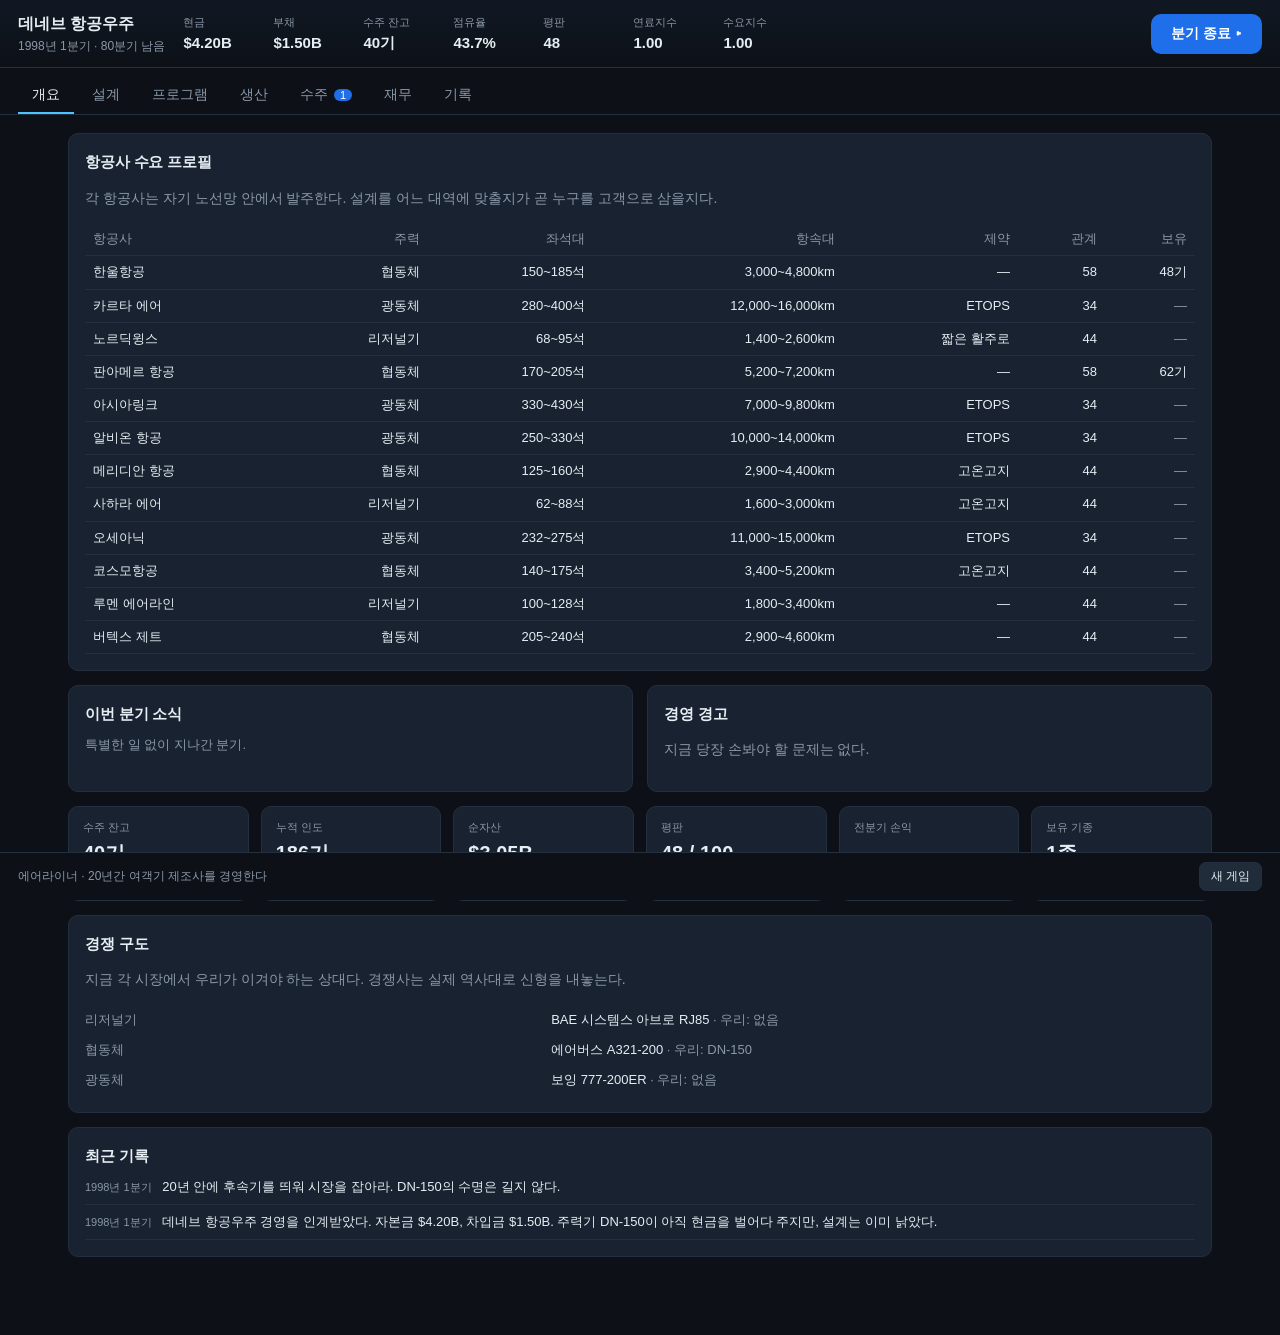
==== index.html @ 146dad8c "feat: 설계 축을 형상까지 넓히고 시장에 노선망 구조를 준다 설계에서 가장 여객기다운 두 결정 — 얼마나 크게, 얼마나 멀리 — 이 지금까지 베팅이 아니라 동전 던지기였다. R" ====
<!doctype html>
<html lang="ko">
  <head>
    <meta charset="utf-8" />
    <meta name="viewport" content="width=device-width, initial-scale=1" />
    <title>에어라이너 — 여객기 제조사 경영</title>
    <link rel="stylesheet" href="css/style.css" />
    <link
      rel="icon"
      href="data:image/svg+xml,<svg xmlns='http://www.w3.org/2000/svg' viewBox='0 0 100 100'><text y='.9em' font-size='90'>✈️</text></svg>"
    />
  </head>
  <body>
    <header id="hud" class="hud"></header>
    <nav id="tabs" class="tabs"></nav>
    <main id="panel" class="panel"></main>

    <!-- 턴 정산·오류가 이 토스트로만 전달되므로 라이브 리전으로 선언한다. -->
    <div id="toast" class="toast" role="status" aria-live="polite" aria-atomic="true"></div>

    <div id="modal" class="modal" role="dialog" aria-modal="true" aria-labelledby="modal-title" aria-hidden="true">
      <div class="modal-card"><div class="modal-body"></div></div>
    </div>

    <footer class="foot">
      <span>에어라이너 · 20년간 여객기 제조사를 경영한다</span>
      <button class="ghost small" data-action="new-game">새 게임</button>
    </footer>

    <!-- 순서 중요: 아래로 갈수록 위 모듈에 의존한다 (전역 네임스페이스 IIFE) -->
    <script src="js/rng.js"></script>
    <script src="js/fleet.js"></script>
    <script src="js/engines.js"></script>
    <script src="js/airframe.js"></script>
    <script src="js/data.js"></script>
    <script src="js/design.js"></script>
    <script src="js/bidding.js"></script>
    <script src="js/engine.js"></script>
    <script src="js/panels.js"></script>
    <script src="js/ui.js"></script>
  </body>
</html>
---- css/style.css ----
/* 에어라이너 — 항공 계기판 느낌의 다크 테마. 빌드 도구 없이 순수 CSS. */

:root {
  --bg: #0d1117;
  --bg2: #131b24;
  --card: #182230;
  --line: #24303f;
  --fg: #e6edf3;
  --muted: #8b98a8;
  --accent: #4cc2ff;
  --accent2: #1f6feb;
  --good: #3fb950;
  --bad: #f85149;
  --warn: #d29922;
  --radius: 10px;
}

* {
  box-sizing: border-box;
}

body {
  margin: 0;
  background: var(--bg);
  color: var(--fg);
  font-family: 'Pretendard', -apple-system, BlinkMacSystemFont, 'Segoe UI', 'Noto Sans KR', 'Malgun Gothic', sans-serif;
  font-size: 14px;
  line-height: 1.55;
  padding-bottom: 60px;
}

h2,
h3 {
  margin: 0 0 10px;
  font-size: 15px;
  letter-spacing: -0.01em;
}
h2 {
  font-size: 22px;
}

.muted {
  color: var(--muted);
}
.good {
  color: var(--good);
}
.bad {
  color: var(--bad);
}

/* ── HUD ── */
.hud {
  position: sticky;
  top: 0;
  z-index: 20;
  display: flex;
  align-items: center;
  gap: 18px;
  flex-wrap: wrap;
  padding: 12px 18px;
  background: linear-gradient(180deg, #101823, #0d1117);
  border-bottom: 1px solid var(--line);
}
.hud-company {
  font-weight: 700;
  font-size: 16px;
}
.hud-date {
  font-size: 12px;
  color: var(--muted);
}
.hud-stats {
  display: flex;
  gap: 16px;
  flex-wrap: wrap;
  flex: 1;
}
.hud-stat {
  display: flex;
  flex-direction: column;
  min-width: 74px;
}
.hud-stat span {
  font-size: 11px;
  color: var(--muted);
}
.hud-stat b {
  font-size: 15px;
  font-variant-numeric: tabular-nums;
}
.hud-stat.bad b {
  color: var(--bad);
}
.hud-stat.good b {
  color: var(--good);
}
.hud-stat.up b {
  color: var(--warn);
}
.hud-stat.down b {
  color: var(--accent);
}

.next {
  background: var(--accent2);
  color: #fff;
  border: 0;
  padding: 11px 20px;
  border-radius: var(--radius);
  font-size: 14px;
  font-weight: 700;
  cursor: pointer;
}
.next:hover {
  background: #388bfd;
}

/* ── 탭 ── */
.tabs {
  display: flex;
  gap: 4px;
  padding: 10px 18px 0;
  border-bottom: 1px solid var(--line);
  overflow-x: auto;
}
.tab {
  background: none;
  border: 0;
  border-bottom: 2px solid transparent;
  color: var(--muted);
  padding: 8px 14px;
  font-size: 14px;
  cursor: pointer;
  white-space: nowrap;
  font-family: inherit;
}
.tab.on {
  color: var(--fg);
  border-bottom-color: var(--accent);
}
.tab i {
  display: inline-block;
  margin-left: 6px;
  background: var(--accent2);
  color: #fff;
  border-radius: 9px;
  padding: 0 6px;
  font-size: 11px;
  font-style: normal;
}

/* ── 레이아웃 ── */
.panel {
  padding: 18px;
  display: flex;
  flex-direction: column;
  gap: 14px;
  max-width: 1180px;
  margin: 0 auto;
}
.card {
  background: var(--card);
  border: 1px solid var(--line);
  border-radius: var(--radius);
  padding: 16px;
}
.grid2 {
  display: grid;
  grid-template-columns: 1fr 1fr;
  gap: 14px;
}
.cards {
  display: grid;
  grid-template-columns: repeat(auto-fit, minmax(170px, 1fr));
  gap: 12px;
}
.row {
  display: flex;
  gap: 8px;
  align-items: center;
}
.row.wrap {
  flex-wrap: wrap;
}
.row.between {
  justify-content: space-between;
}

/* ── 지표 카드 ── */
.stat {
  background: var(--card);
  border: 1px solid var(--line);
  border-radius: var(--radius);
  padding: 12px 14px;
  display: flex;
  flex-direction: column;
  gap: 2px;
}
.stat-label {
  font-size: 11px;
  color: var(--muted);
}
.stat-value {
  font-size: 20px;
  font-weight: 700;
  font-variant-numeric: tabular-nums;
}
.stat-sub {
  font-size: 11px;
  color: var(--muted);
}
.stat.good .stat-value {
  color: var(--good);
}
.stat.bad .stat-value {
  color: var(--bad);
}

/* ── 버튼 ── */
button {
  font-family: inherit;
}
.panel button,
.foot button {
  background: #212c3b;
  color: var(--fg);
  border: 1px solid var(--line);
  border-radius: 8px;
  padding: 8px 13px;
  font-size: 13px;
  cursor: pointer;
}
.panel button:hover:not(:disabled) {
  border-color: var(--accent);
}
.panel button:disabled {
  opacity: 0.4;
  cursor: not-allowed;
}
.panel button.primary {
  background: var(--accent2);
  border-color: var(--accent2);
  color: #fff;
  font-weight: 700;
}
.panel button.danger {
  border-color: #4a2226;
  color: #ff9c96;
}
.panel button.ghost {
  background: transparent;
}

/* ── 설계: 세그먼트 / 소재 ── */
.segs,
.mats {
  display: grid;
  grid-template-columns: repeat(3, 1fr);
  gap: 8px;
}
.panel .seg,
.panel .mat,
.panel .cand {
  display: flex;
  flex-direction: column;
  align-items: flex-start;
  gap: 3px;
  text-align: left;
  padding: 11px 13px;
  line-height: 1.35;
}
.panel .seg.on,
.panel .mat.on,
.panel .cand.on {
  border-color: var(--accent);
  background: #17324a;
}
.seg span,
.mat span,
.cand span {
  font-size: 11px;
  color: var(--muted);
}
.panel .cand.blocked {
  opacity: 0.45;
}

/* ── 슬라이더 ── */
.slider {
  display: block;
  margin: 12px 0;
}
.slider > span {
  display: flex;
  justify-content: space-between;
  font-size: 13px;
  margin-bottom: 5px;
}
.slider b {
  font-variant-numeric: tabular-nums;
}
input[type='range'] {
  width: 100%;
  accent-color: var(--accent);
}

.name-input {
  flex: 1;
  background: #0f1621;
  border: 1px solid var(--line);
  color: var(--fg);
  border-radius: 8px;
  padding: 9px 11px;
  font-family: inherit;
  font-size: 13px;
}

/* ── 표 ── */
.spec,
.hist {
  width: 100%;
  border-collapse: collapse;
  font-size: 13px;
}
.spec th {
  text-align: left;
  font-weight: 400;
  color: var(--muted);
  padding: 5px 0;
  width: 42%;
  vertical-align: top;
}
.spec td {
  padding: 5px 0;
  font-variant-numeric: tabular-nums;
}
.hist th,
.hist td {
  padding: 6px 8px;
  text-align: right;
  border-bottom: 1px solid var(--line);
  font-variant-numeric: tabular-nums;
}
.hist th:first-child,
.hist td:first-child {
  text-align: left;
}
.hist th {
  color: var(--muted);
  font-weight: 400;
}

/* ── 막대 ── */
.bar {
  display: block;
  height: 6px;
  background: #0f1621;
  border-radius: 3px;
  overflow: hidden;
  margin: 4px 0;
}
.bar span {
  display: block;
  height: 100%;
  background: var(--accent);
}
.bar .eff,
.bar .prog,
.bar .score {
  background: linear-gradient(90deg, var(--accent2), var(--accent));
}
.bar .comfort {
  background: #a371f7;
}
.bar .ramp {
  background: var(--good);
}
.bar .part {
  background: var(--muted);
}

/* ── 프로그램 / 라인 ── */
.phase {
  font-size: 11px;
  padding: 3px 9px;
  border-radius: 20px;
  background: #212c3b;
  color: var(--muted);
}
.phase.dev {
  background: #1c2f47;
  color: var(--accent);
}
.phase.cert {
  background: #3a2f12;
  color: var(--warn);
}
.phase.production {
  background: #12341c;
  color: var(--good);
}
.tag {
  font-size: 10px;
  background: #212c3b;
  color: var(--muted);
  padding: 2px 7px;
  border-radius: 20px;
  vertical-align: middle;
}
.devctl {
  margin-top: 12px;
  padding-top: 12px;
  border-top: 1px solid var(--line);
}
.cert {
  color: var(--warn);
}
.lines {
  display: grid;
  grid-template-columns: repeat(auto-fit, minmax(230px, 1fr));
  gap: 10px;
}
.line {
  background: #0f1621;
  border: 1px solid var(--line);
  border-radius: 8px;
  padding: 12px;
}
.line.idle {
  opacity: 0.62;
}
.stockrow {
  padding: 7px 0;
  border-top: 1px solid var(--line);
}

/* ── 수주 ── */
.qty {
  font-size: 18px;
  font-weight: 700;
  color: var(--accent);
}
.cands {
  display: grid;
  grid-template-columns: repeat(auto-fit, minmax(160px, 1fr));
  gap: 8px;
  margin: 10px 0;
}
.parts {
  display: grid;
  grid-template-columns: repeat(auto-fit, minmax(130px, 1fr));
  gap: 4px 14px;
  margin-top: 10px;
}
.part {
  display: grid;
  grid-template-columns: 60px 1fr 28px;
  align-items: center;
  gap: 8px;
  font-size: 11px;
  color: var(--muted);
}
.part b {
  text-align: right;
  color: var(--fg);
  font-variant-numeric: tabular-nums;
}

/* ── 로그 / 경고 ── */
.log,
.events,
.warns {
  list-style: none;
  margin: 0;
  padding: 0;
  display: flex;
  flex-direction: column;
  gap: 7px;
  font-size: 13px;
}
.log li {
  padding-bottom: 7px;
  border-bottom: 1px solid var(--line);
}
.log-turn {
  color: var(--muted);
  font-size: 11px;
  margin-right: 7px;
}
.log-good {
  color: #b9f6c5;
}
.log-bad {
  color: #ffb4ae;
}
.log-event {
  color: #ffe1a8;
}
.log-program {
  color: #bcd7ff;
}
.warns li {
  background: #2a1f10;
  border-left: 3px solid var(--warn);
  padding: 8px 11px;
  border-radius: 0 6px 6px 0;
}
.warn-box {
  background: #2a1416;
  border-left: 3px solid var(--bad);
  padding: 9px 12px;
  border-radius: 0 6px 6px 0;
  margin: 10px 0;
  font-size: 13px;
}
.hint {
  font-size: 12px;
  color: var(--muted);
  margin: 6px 0 0;
}

/* ── 토스트 ── */
.toast {
  position: fixed;
  left: 50%;
  bottom: 74px;
  transform: translate(-50%, 22px);
  background: #1e2936;
  border: 1px solid var(--line);
  border-left: 3px solid var(--accent);
  border-radius: 8px;
  padding: 12px 18px;
  font-size: 13px;
  opacity: 0;
  pointer-events: none;
  transition: 0.25s;
  z-index: 40;
  max-width: 90vw;
}
.toast.show {
  opacity: 1;
  transform: translate(-50%, 0);
}
.toast.good {
  border-left-color: var(--good);
}
.toast.bad {
  border-left-color: var(--bad);
}

/* ── 모달 ── */
.modal {
  position: fixed;
  inset: 0;
  background: rgba(2, 6, 12, 0.82);
  display: none;
  align-items: center;
  justify-content: center;
  z-index: 50;
  padding: 20px;
}
.modal.show {
  display: flex;
}
.modal-card {
  background: var(--card);
  border: 1px solid var(--line);
  border-radius: 14px;
  padding: 28px;
  max-width: 460px;
  width: 100%;
}
.go-reason {
  color: var(--muted);
  margin-top: 0;
}
.grade {
  font-size: 62px;
  font-weight: 800;
  text-align: center;
  margin: 8px 0 16px;
  color: var(--accent);
}
.grade.S {
  color: #ffd166;
}
.grade.A {
  color: var(--good);
}
.grade.F {
  color: var(--bad);
}

/* ── 푸터 ── */
.foot {
  position: fixed;
  bottom: 0;
  left: 0;
  right: 0;
  display: flex;
  justify-content: space-between;
  align-items: center;
  padding: 9px 18px;
  background: #0d1117;
  border-top: 1px solid var(--line);
  font-size: 12px;
  color: var(--muted);
}
.foot button.small {
  padding: 5px 11px;
  font-size: 12px;
  background: #212c3b;
  color: var(--fg);
  border: 1px solid var(--line);
  border-radius: 7px;
  cursor: pointer;
}

@media (max-width: 820px) {
  .grid2,
  .segs,
  .mats {
    grid-template-columns: 1fr;
  }
  .hud {
    gap: 10px;
  }
  .hud-stats {
    gap: 12px;
    order: 3;
    width: 100%;
  }
  .next {
    margin-left: auto;
  }
}
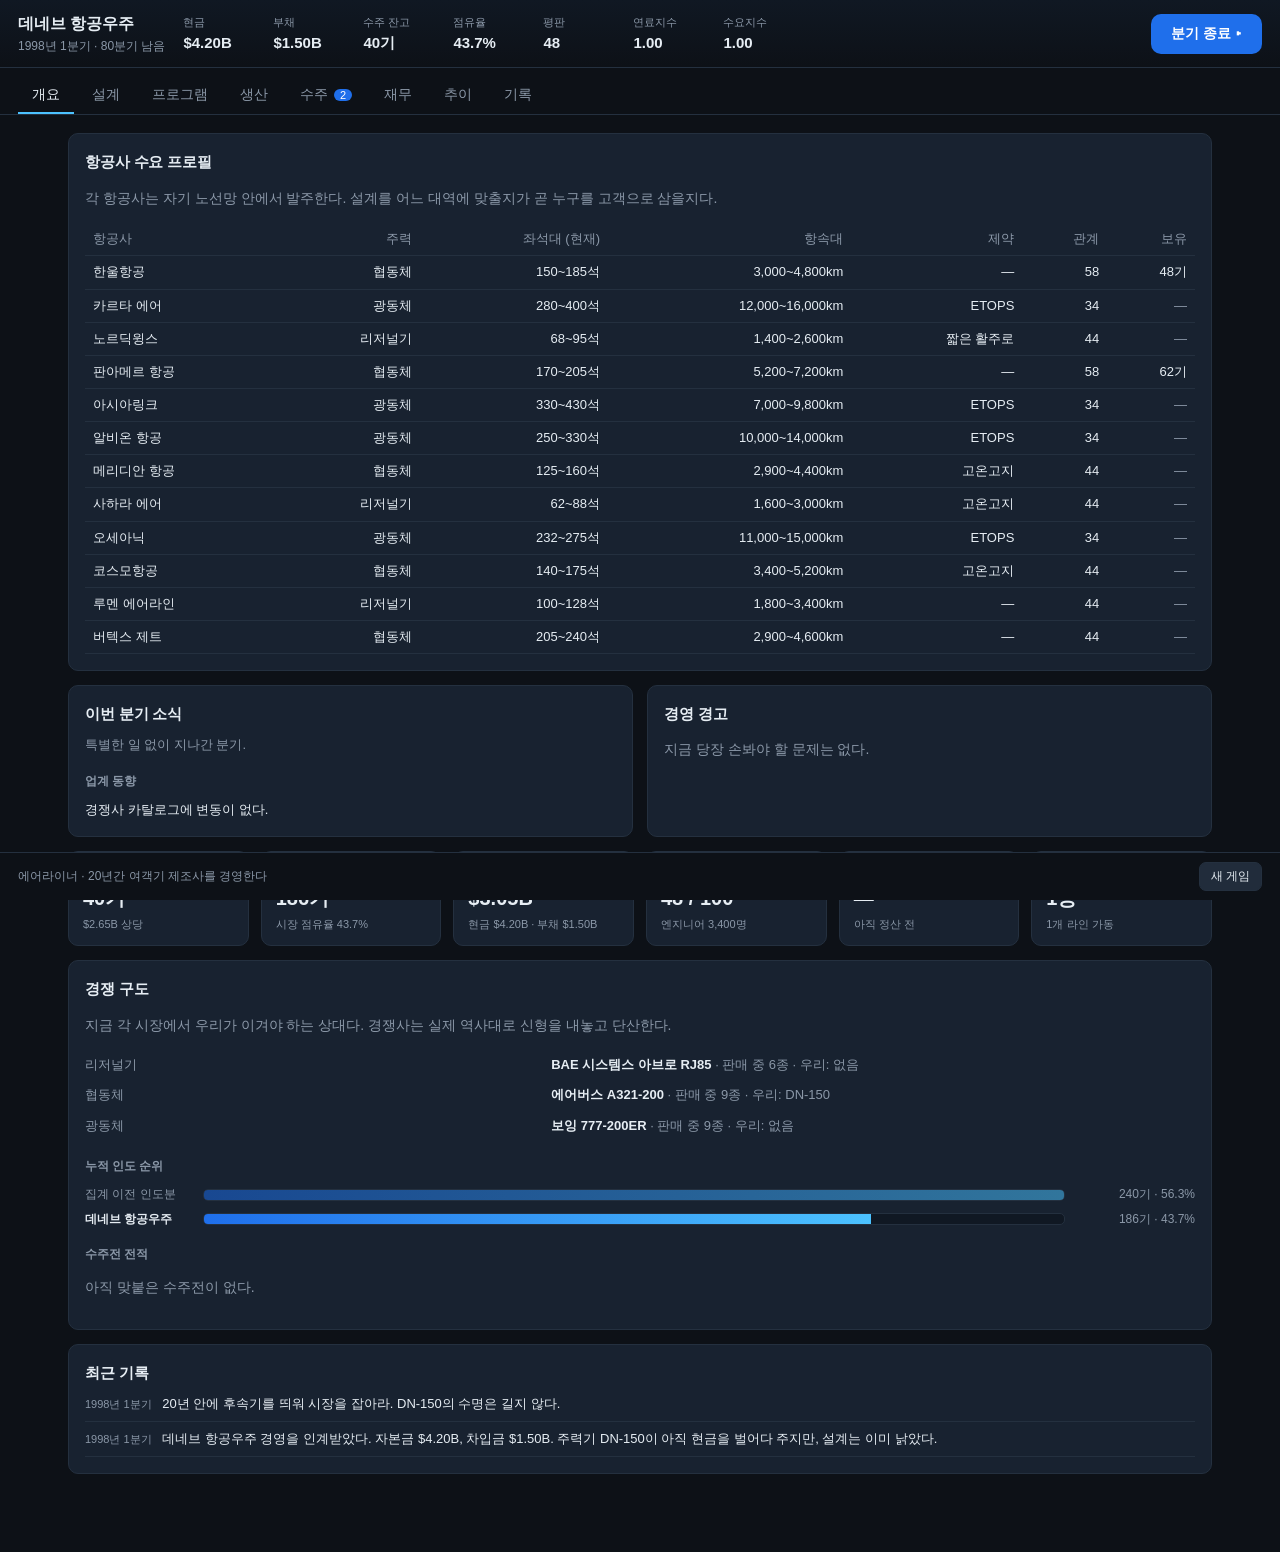
==== commit 927a41b7: "feat: 추이 화면·경쟁사 서사·종료 회고·분기 결산 피드백 한 판을 끝내도 무엇이 어떻게 흘러왔는지가 화면에 남지 않았다. 네 군데를 채운다.  추이 — 분기 이력에 순자산·점" ====
--- a/index.html
+++ b/index.html
@@ -33,6 +33,7 @@
     <script src="js/engines.js"></script>
     <script src="js/airframe.js"></script>
     <script src="js/data.js"></script>
+    <script src="js/charts.js"></script>
     <script src="js/design.js"></script>
     <script src="js/bidding.js"></script>
     <script src="js/engine.js"></script>
--- a/css/style.css
+++ b/css/style.css
@@ -635,3 +635,367 @@
     margin-left: auto;
   }
 }
+
+/* ── 차트 ── */
+.chartbox {
+  display: grid;
+  grid-template-columns: auto 1fr;
+  column-gap: 8px;
+  align-items: stretch;
+  margin-top: 8px;
+}
+.c-y {
+  grid-column: 1;
+  grid-row: 1;
+  display: flex;
+  flex-direction: column;
+  justify-content: space-between;
+  font-size: 11px;
+  color: var(--muted);
+  font-variant-numeric: tabular-nums;
+  text-align: right;
+  padding: 1px 0;
+}
+.c-x {
+  grid-column: 2;
+  grid-row: 2;
+  display: flex;
+  justify-content: space-between;
+  font-size: 11px;
+  color: var(--muted);
+  padding-top: 3px;
+}
+.chart {
+  grid-column: 2;
+  grid-row: 1;
+  display: block;
+  width: 100%;
+  /* 높이는 인라인 style 이 viewBox 높이와 같은 픽셀값으로 못 박는다 (y 좌표 = 픽셀). */
+  overflow: visible;
+}
+.c-grid {
+  stroke: var(--line);
+  stroke-width: 1;
+}
+.c-zero {
+  stroke: #3a4a5f;
+  stroke-width: 1;
+  stroke-dasharray: 3 3;
+}
+.c-axis {
+  fill: var(--muted);
+  font-size: 10px;
+  font-variant-numeric: tabular-nums;
+}
+.c-line {
+  fill: none;
+  stroke: var(--accent);
+  stroke-width: 1.8;
+  stroke-linejoin: round;
+  stroke-linecap: round;
+}
+.c-line.good,
+.c-dot.good {
+  stroke: var(--good);
+}
+.c-line.bad,
+.c-dot.bad {
+  stroke: var(--bad);
+}
+.c-line.warn,
+.c-dot.warn {
+  stroke: var(--warn);
+}
+.c-dot {
+  fill: var(--bg);
+  stroke: var(--accent);
+  stroke-width: 1.8;
+}
+.c-area {
+  fill: var(--accent);
+  opacity: 0.12;
+  stroke: none;
+}
+.c-area.good {
+  fill: var(--good);
+}
+.c-bar {
+  fill: var(--good);
+  opacity: 0.85;
+}
+.c-bar.down {
+  fill: var(--bad);
+}
+.chart-empty {
+  margin: 6px 0;
+}
+.spark {
+  width: 90px;
+  height: 26px;
+  margin-top: 4px;
+  opacity: 0.9;
+}
+.legend {
+  list-style: none;
+  display: flex;
+  flex-wrap: wrap;
+  gap: 14px;
+  margin: 6px 0 0;
+  padding: 0;
+  font-size: 11px;
+  color: var(--muted);
+}
+.legend i {
+  display: inline-block;
+  width: 14px;
+  height: 2px;
+  vertical-align: middle;
+  margin-right: 5px;
+  background: var(--accent);
+}
+.legend i.good {
+  background: var(--good);
+}
+.legend i.bad {
+  background: var(--bad);
+}
+.legend i.warn {
+  background: var(--warn);
+}
+
+/* ── 가로 막대 순위표 ── */
+.sharebars {
+  list-style: none;
+  margin: 6px 0 0;
+  padding: 0;
+  display: flex;
+  flex-direction: column;
+  gap: 6px;
+}
+.sharebars li {
+  display: grid;
+  grid-template-columns: 108px 1fr 120px;
+  align-items: center;
+  gap: 10px;
+  font-size: 12px;
+}
+.sb-name {
+  color: var(--muted);
+  white-space: nowrap;
+  overflow: hidden;
+  text-overflow: ellipsis;
+}
+.sb-track {
+  background: #101823;
+  border: 1px solid var(--line);
+  border-radius: 5px;
+  height: 12px;
+  overflow: hidden;
+}
+.sb-fill {
+  display: block;
+  height: 100%;
+  background: linear-gradient(90deg, var(--accent2), var(--accent));
+  opacity: 0.55;
+  transition: width 0.45s ease;
+}
+.sharebars li.me .sb-name {
+  color: var(--fg);
+  font-weight: 700;
+}
+.sharebars li.me .sb-fill {
+  opacity: 1;
+}
+.sb-value {
+  text-align: right;
+  color: var(--muted);
+  font-variant-numeric: tabular-nums;
+}
+
+/* ── 분기 결산 카드 ── */
+.card.settle {
+  border-left: 3px solid var(--line);
+}
+.card.settle.plus {
+  border-left-color: var(--good);
+}
+.card.settle.minus {
+  border-left-color: var(--bad);
+}
+.settle-grid {
+  display: grid;
+  grid-template-columns: repeat(auto-fit, minmax(132px, 1fr));
+  gap: 10px 16px;
+}
+.settle-grid > div {
+  display: flex;
+  flex-direction: column;
+  gap: 1px;
+}
+.settle-grid span {
+  font-size: 11px;
+  color: var(--muted);
+}
+.settle-grid b {
+  font-size: 16px;
+  font-variant-numeric: tabular-nums;
+}
+.settle-main b {
+  font-size: 24px;
+}
+.delta {
+  font-size: 11px;
+  font-variant-numeric: tabular-nums;
+  color: var(--muted);
+}
+.delta.up {
+  color: var(--good);
+}
+.delta.down {
+  color: var(--bad);
+}
+.hud-delta {
+  font-size: 10px;
+  font-style: normal;
+  font-weight: 600;
+  margin-left: 5px;
+  color: var(--muted);
+  opacity: 0.9;
+}
+.hud-delta.up {
+  color: var(--good);
+}
+.hud-delta.down {
+  color: var(--bad);
+}
+
+/* ── 소식·전적 목록 ── */
+h3.sub {
+  margin-top: 16px;
+  color: var(--muted);
+  font-size: 12px;
+  text-transform: none;
+}
+.events.news li {
+  color: var(--fg);
+}
+.events.news li.news-end {
+  color: var(--muted);
+}
+.duels {
+  list-style: none;
+  margin: 6px 0 0;
+  padding: 0;
+  display: flex;
+  flex-direction: column;
+  gap: 4px;
+  font-size: 12px;
+}
+
+/* ── 종료 회고 ── */
+.modal-card.wide {
+  max-width: 760px;
+  max-height: 88vh;
+  overflow-y: auto;
+}
+/* 회고가 길어져 버튼이 스크롤 끝에 묻히지 않도록 바닥에 붙여 둔다. */
+.modal-card.wide > .modal-body > .row:last-child {
+  position: sticky;
+  bottom: -28px;
+  background: var(--card);
+  padding: 14px 0 0;
+  border-top: 1px solid var(--line);
+}
+.career {
+  margin: 18px 0 4px;
+  display: flex;
+  flex-direction: column;
+  gap: 18px;
+}
+.career-sec h3 {
+  margin-bottom: 6px;
+  color: var(--muted);
+  font-size: 12px;
+}
+.career .pts {
+  text-align: right;
+  font-variant-numeric: tabular-nums;
+  font-weight: 700;
+}
+/* 여러 칸짜리 표(.spec.cols). 기본 .spec th 의 42% 고정폭을 그대로 두면 첫 칸이
+   폭을 다 먹고 나머지 칸의 머리글이 세로로 쪼개진다. */
+.spec.cols th,
+.spec.cols td {
+  font-size: 12px;
+  width: auto;
+  white-space: nowrap;
+  padding-right: 10px;
+}
+.spec.cols thead th {
+  color: var(--muted);
+  border-bottom: 1px solid var(--line);
+}
+.spec.cols tbody th {
+  color: var(--fg);
+  font-weight: 600;
+}
+.spec.cols td.wrap {
+  white-space: normal;
+}
+
+/* ── 연출 ── */
+@keyframes panel-enter {
+  from {
+    opacity: 0;
+    transform: translateY(6px);
+  }
+  to {
+    opacity: 1;
+    transform: none;
+  }
+}
+.panel.enter {
+  animation: panel-enter 0.22s ease-out both;
+}
+@keyframes hud-flash {
+  0% {
+    background: linear-gradient(180deg, #17324a, #10202e);
+  }
+  100% {
+    background: linear-gradient(180deg, #101823, #0d1117);
+  }
+}
+.hud.flash {
+  animation: hud-flash 0.9s ease-out;
+}
+.panel button:active:not(:disabled) {
+  transform: translateY(1px);
+}
+.tab {
+  transition: color 0.15s ease, border-color 0.15s ease;
+}
+.stat {
+  transition: border-color 0.2s ease;
+}
+.stat:hover {
+  border-color: #31405480;
+}
+
+@media (prefers-reduced-motion: reduce) {
+  .panel.enter,
+  .hud.flash {
+    animation: none;
+  }
+  .sb-fill {
+    transition: none;
+  }
+}
+
+@media (max-width: 820px) {
+  .sharebars li {
+    grid-template-columns: 84px 1fr 96px;
+  }
+  .modal-card.wide {
+    padding: 20px;
+  }
+}
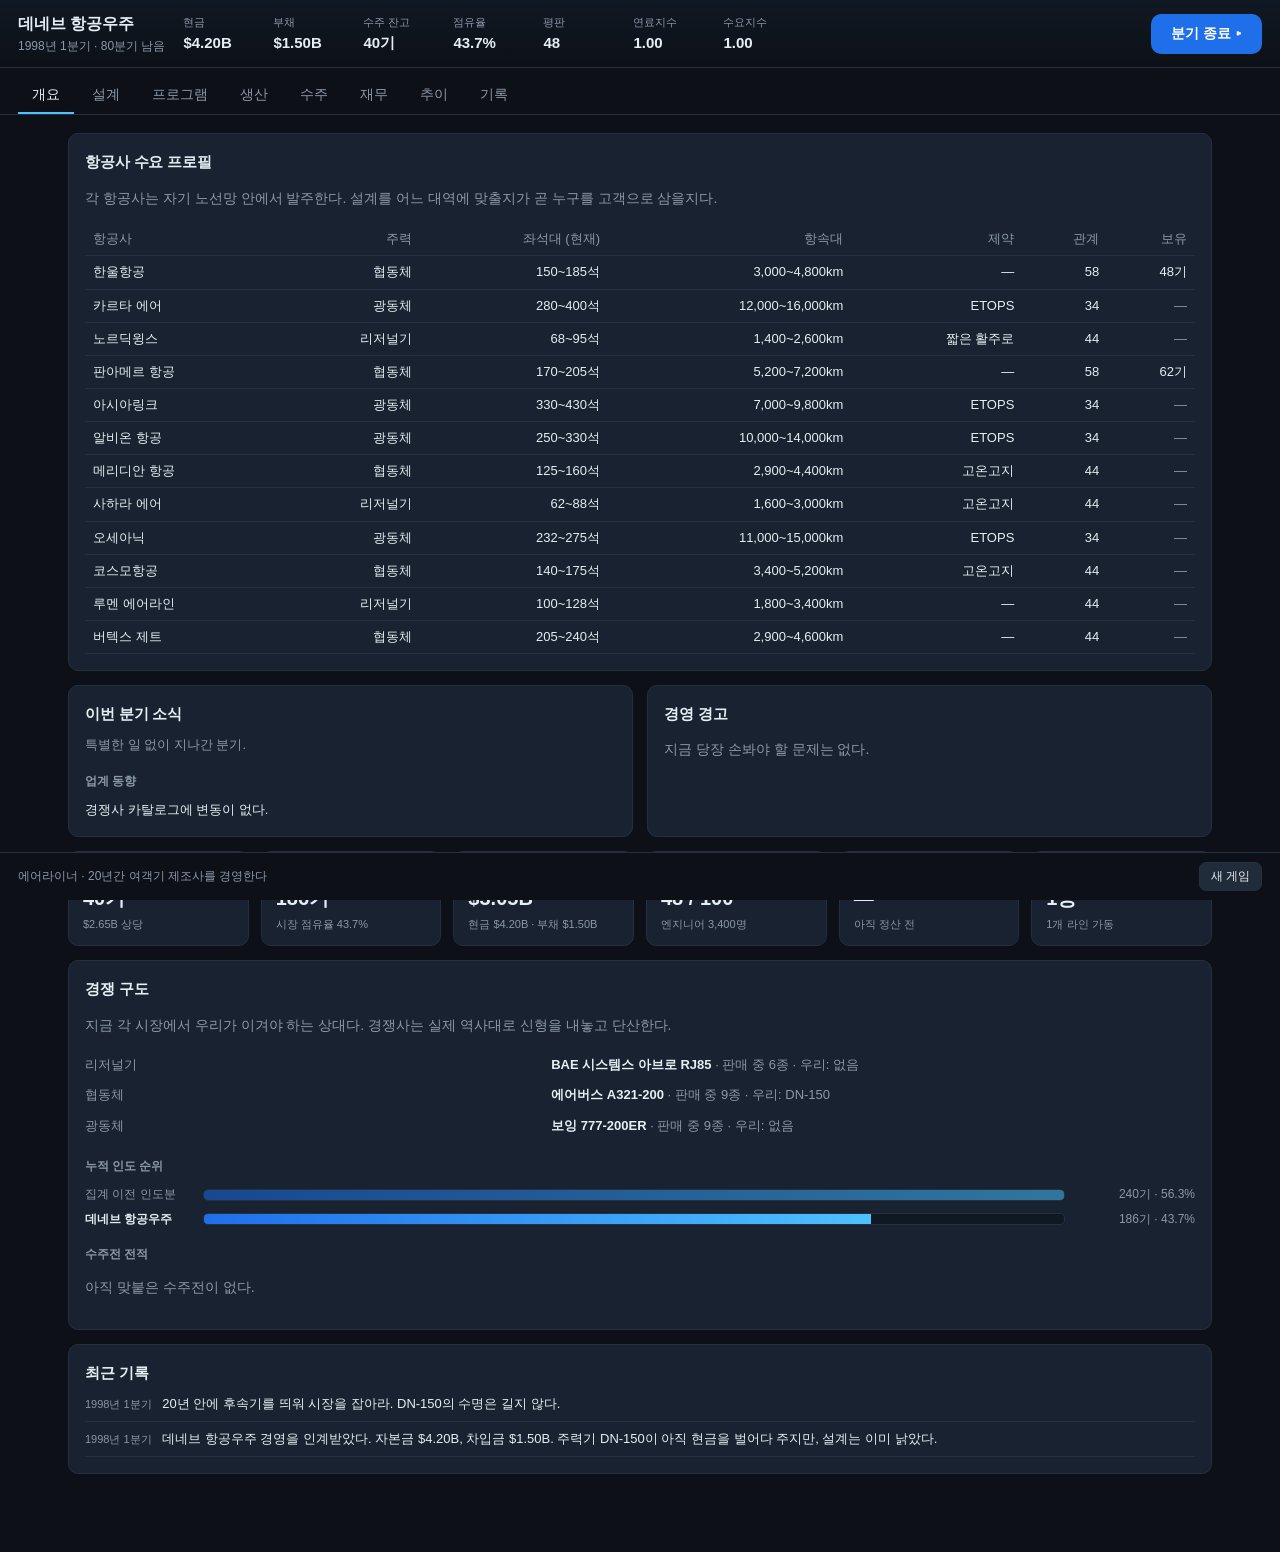
==== commit 4fe17deb: "feat: 결정 사건 — 빈 분기를 고르는 분기로 측정해 보니 80분기 중 36분기(45%)는 "분기 종료"만 누르는 빈 분기였다. 무작위 이벤트가 결과를 통보만 하고 플레이어는 " ====
--- a/index.html
+++ b/index.html
@@ -33,6 +33,7 @@
     <script src="js/engines.js"></script>
     <script src="js/airframe.js"></script>
     <script src="js/data.js"></script>
+    <script src="js/decisions.js"></script>
     <script src="js/charts.js"></script>
     <script src="js/design.js"></script>
     <script src="js/bidding.js"></script>
--- a/css/style.css
+++ b/css/style.css
@@ -999,3 +999,38 @@
     padding: 20px;
   }
 }
+
+/* ── 결정 사건 ── */
+.card.decision {
+  border-left: 3px solid var(--warn);
+  background: linear-gradient(180deg, #1d2637, var(--card));
+}
+.decision-text {
+  margin: 0 0 12px;
+  font-size: 14px;
+  line-height: 1.6;
+}
+.decision-options {
+  display: grid;
+  grid-template-columns: repeat(auto-fit, minmax(210px, 1fr));
+  gap: 10px;
+}
+.panel button.decision-opt {
+  display: flex;
+  flex-direction: column;
+  align-items: flex-start;
+  gap: 3px;
+  text-align: left;
+  padding: 11px 13px;
+  white-space: normal;
+  line-height: 1.45;
+}
+.panel button.decision-opt:hover:not(:disabled) {
+  border-color: var(--warn);
+}
+.decision-opt b {
+  font-size: 14px;
+}
+.decision-opt .muted {
+  font-size: 11.5px;
+}
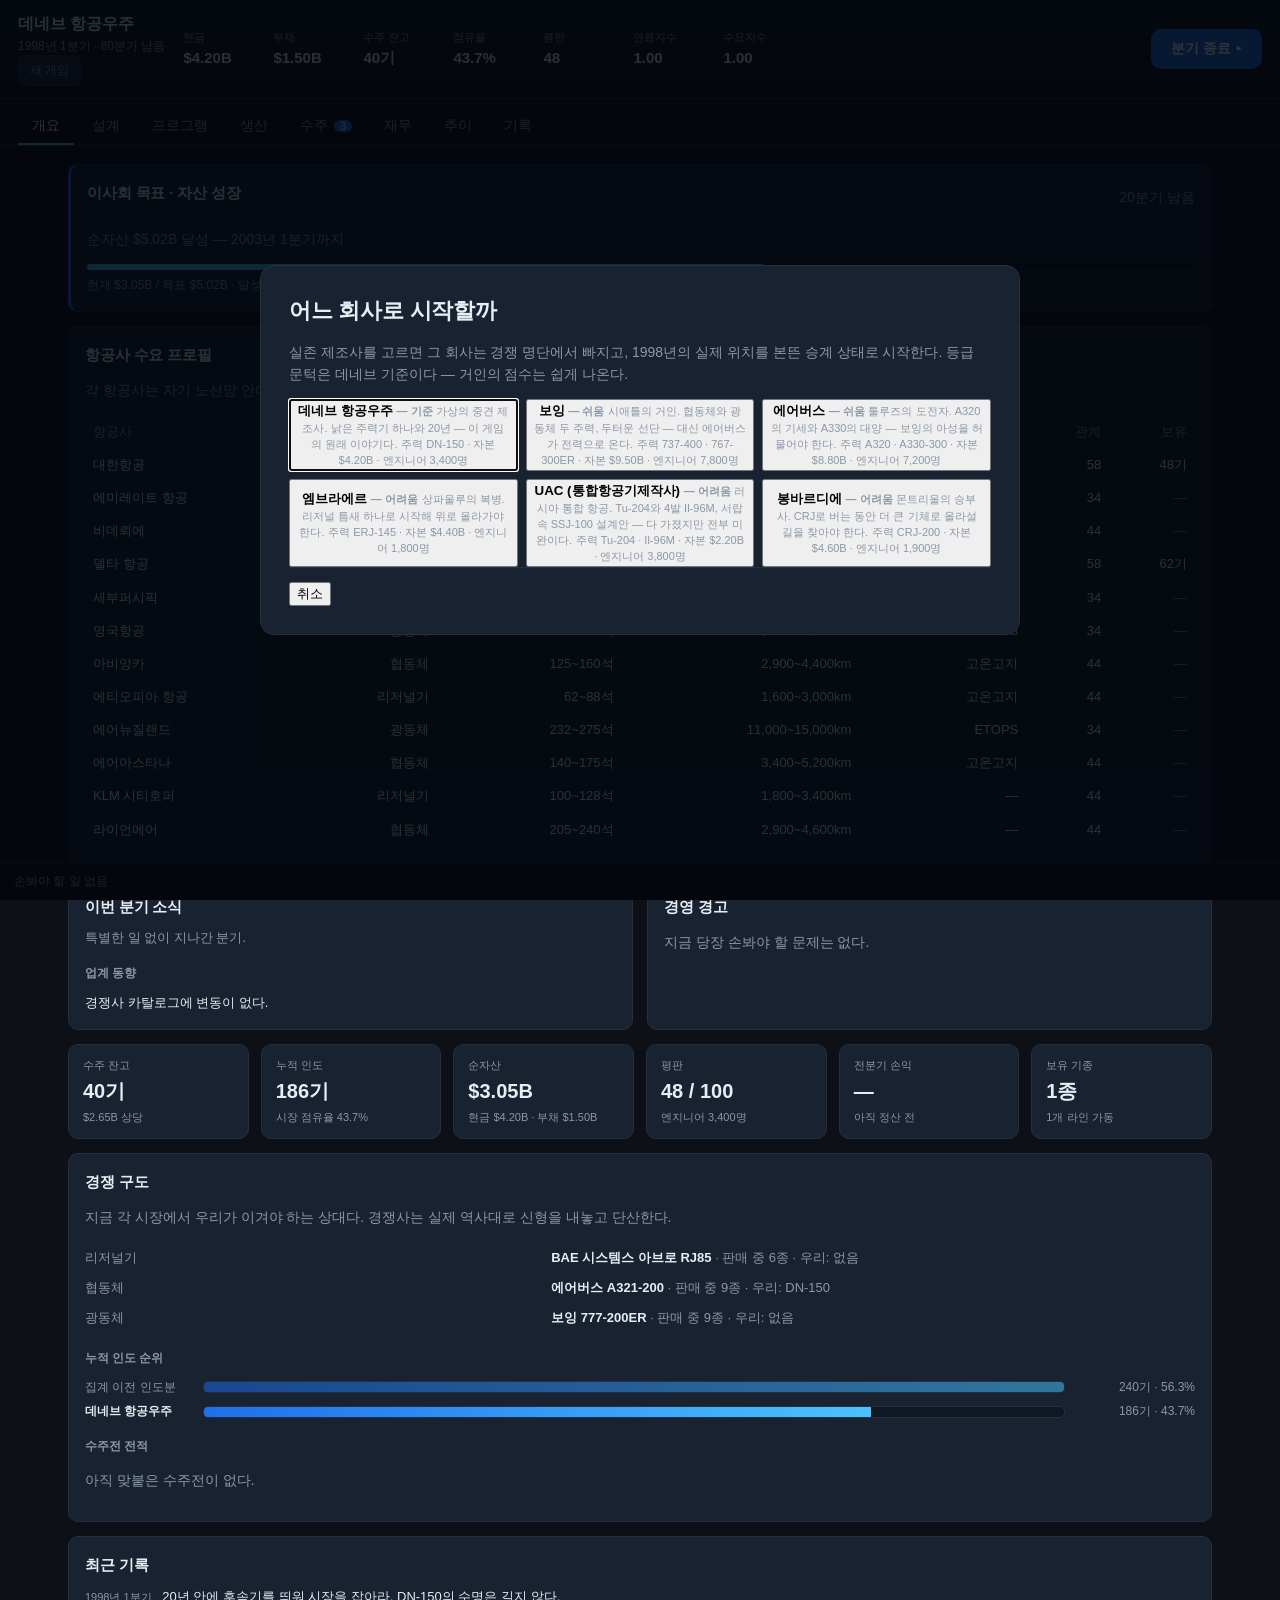
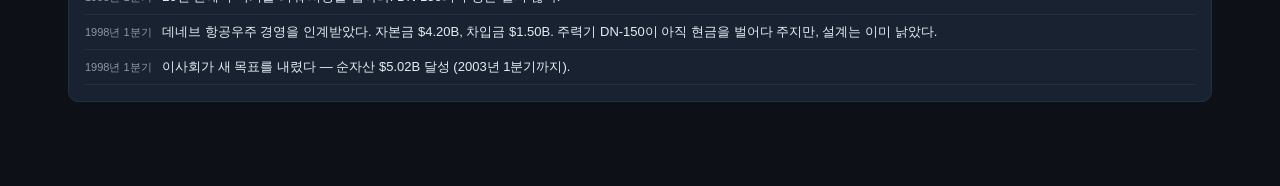
==== commit 556c33ba: "좁은 화면에서 손가락으로 굴릴 수 있게 — 하단 액션 바·할 일 배지·접히는 공고 한 판이 80분기인데, 가장 많이 누르는 버튼(분기 종료)은 화면 꼭대기 HUD 안에 있고 진행을" ====
--- a/index.html
+++ b/index.html
@@ -2,7 +2,9 @@
 <html lang="ko">
   <head>
     <meta charset="utf-8" />
-    <meta name="viewport" content="width=device-width, initial-scale=1" />
+    <!-- viewport-fit=cover: 노치 단말에서 하단 액션 바를 세이프에어리어까지 깔기 위해 필요하다. -->
+    <meta name="viewport" content="width=device-width, initial-scale=1, viewport-fit=cover" />
+    <meta name="theme-color" content="#0d1117" />
     <title>에어라이너 — 여객기 제조사 경영</title>
     <link rel="stylesheet" href="css/style.css" />
     <link
@@ -11,8 +13,12 @@
     />
   </head>
   <body>
-    <header id="hud" class="hud"></header>
-    <nav id="tabs" class="tabs"></nav>
+    <!-- HUD와 탭은 한 덩어리로 고정된다. 따로 sticky 를 걸면 HUD 높이가 화면 폭에 따라
+         달라져 탭의 top 값을 맞출 수 없다. -->
+    <div class="topbar">
+      <header id="hud" class="hud"></header>
+      <nav id="tabs" class="tabs"></nav>
+    </div>
     <main id="panel" class="panel"></main>
 
     <!-- 턴 정산·오류가 이 토스트로만 전달되므로 라이브 리전으로 선언한다. -->
@@ -22,10 +28,8 @@
       <div class="modal-card"><div class="modal-body"></div></div>
     </div>
 
-    <footer class="foot">
-      <span>에어라이너 · 20년간 여객기 제조사를 경영한다</span>
-      <button class="ghost small" data-action="new-game">새 게임</button>
-    </footer>
+    <!-- 하단 액션 바 — 엄지가 닿는 자리. 내용은 ui.js 가 그린다(할 일 배지가 상태를 탄다). -->
+    <footer id="foot" class="foot"></footer>
 
     <!-- 순서 중요: 아래로 갈수록 위 모듈에 의존한다 (전역 네임스페이스 IIFE) -->
     <script src="js/rng.js"></script>
--- a/css/style.css
+++ b/css/style.css
@@ -26,7 +26,17 @@
   font-family: 'Pretendard', -apple-system, BlinkMacSystemFont, 'Segoe UI', 'Noto Sans KR', 'Malgun Gothic', sans-serif;
   font-size: 14px;
   line-height: 1.55;
-  padding-bottom: 60px;
+  /* 하단 액션 바 높이 + 노치 단말의 홈 인디케이터 영역만큼 비워 둔다. */
+  padding-bottom: calc(66px + env(safe-area-inset-bottom));
+  /* 터치할 때마다 파란 사각형이 번쩍이면 계기판 느낌이 깨진다 (:active 로 대신 알린다). */
+  -webkit-tap-highlight-color: transparent;
+}
+
+/* 손가락으로 누르는 것은 전부 44px 이상. 탭 지연도 없앤다. */
+button,
+input[type='range'],
+summary {
+  touch-action: manipulation;
 }
 
 h2,
@@ -49,11 +59,16 @@
   color: var(--bad);
 }
 
-/* ── HUD ── */
-.hud {
+/* ── 상단 고정 영역 (HUD + 탭) ── */
+.topbar {
   position: sticky;
   top: 0;
   z-index: 20;
+  background: var(--bg);
+}
+
+/* ── HUD ── */
+.hud {
   display: flex;
   align-items: center;
   gap: 18px;
@@ -149,6 +164,13 @@
   font-size: 11px;
   font-style: normal;
 }
+/* 파란 배지는 "여기 N건이 있다", 노란 배지는 "여기 N건을 손봐야 한다". 색이 같으면
+   공고가 세 건 떠 있는 것과 세 건을 빠뜨린 것이 구별되지 않는다. */
+.tab i.todo {
+  background: var(--warn);
+  color: #1b1405;
+  font-weight: 700;
+}
 
 /* ── 레이아웃 ── */
 .panel {
@@ -524,7 +546,7 @@
 .toast {
   position: fixed;
   left: 50%;
-  bottom: 74px;
+  bottom: calc(78px + env(safe-area-inset-bottom));
   transform: translate(-50%, 22px);
   background: #1e2936;
   border: 1px solid var(--line);
@@ -541,6 +563,9 @@
 .toast.show {
   opacity: 1;
   transform: translate(-50%, 0);
+  /* 다 읽었으면 눌러서 치운다 — 좁은 화면에서는 토스트가 버튼을 가린다. */
+  pointer-events: auto;
+  cursor: pointer;
 }
 .toast.good {
   border-left-color: var(--good);
@@ -570,6 +595,9 @@
   padding: 28px;
   max-width: 460px;
   width: 100%;
+  /* 확인 대화에도 위약금 경고가 붙어 길어질 수 있다 — 버튼이 화면 밖으로 나가면 안 된다. */
+  max-height: 88vh;
+  overflow-y: auto;
 }
 .go-reason {
   color: var(--muted);
@@ -592,29 +620,87 @@
   color: var(--bad);
 }
 
-/* ── 푸터 ── */
+/* ── 하단 액션 바 ── */
 .foot {
   position: fixed;
   bottom: 0;
   left: 0;
   right: 0;
+  z-index: 30;
   display: flex;
   justify-content: space-between;
   align-items: center;
-  padding: 9px 18px;
+  gap: 10px;
+  padding: 9px 14px calc(9px + env(safe-area-inset-bottom));
   background: #0d1117;
   border-top: 1px solid var(--line);
   font-size: 12px;
   color: var(--muted);
 }
-.foot button.small {
-  padding: 5px 11px;
+.foot .next {
+  padding: 12px 22px;
+  min-height: 46px;
+}
+/* 남은 할 일 — 눌러서 목록을 열고 그 탭으로 건너뛴다. */
+.todo-btn {
+  display: flex;
+  align-items: center;
+  gap: 7px;
+  min-height: 46px;
+  padding: 8px 14px;
+  background: #2a1f10;
+  color: #ffd98a;
+  border: 1px solid #4a3a17;
+  border-radius: var(--radius);
+  font-size: 13px;
+  font-weight: 600;
+  cursor: pointer;
+}
+.todo-btn i {
+  font-style: normal;
+  background: var(--warn);
+  color: #1b1405;
+  border-radius: 9px;
+  padding: 0 7px;
   font-size: 12px;
+  font-weight: 700;
+}
+.todo-list {
+  list-style: none;
+  margin: 4px 0 0;
+  padding: 0;
+  display: flex;
+  flex-direction: column;
+  gap: 8px;
+}
+.todo-list button {
+  display: flex;
+  flex-direction: column;
+  align-items: flex-start;
+  gap: 2px;
+  width: 100%;
+  text-align: left;
   background: #212c3b;
   color: var(--fg);
   border: 1px solid var(--line);
-  border-radius: 7px;
+  border-left: 3px solid var(--warn);
+  border-radius: 8px;
+  padding: 11px 13px;
+  font-size: 13px;
   cursor: pointer;
+}
+.todo-list b {
+  font-size: 11px;
+  color: var(--muted);
+}
+.modal-actions {
+  margin-top: 18px;
+  flex-wrap: wrap;
+  justify-content: flex-end;
+}
+.modal-actions button {
+  min-height: 44px;
+  padding: 10px 16px;
 }
 
 @media (max-width: 820px) {
@@ -1034,3 +1120,361 @@
 .decision-opt .muted {
   font-size: 11.5px;
 }
+
+/* ── 입찰 조건 ── */
+.terms {
+  display: flex;
+  flex-direction: column;
+  gap: 10px;
+  margin: 10px 0 4px;
+}
+.term-label {
+  font-size: 11px;
+  color: var(--muted);
+  display: block;
+  margin-bottom: 5px;
+}
+.term-row {
+  display: grid;
+  grid-template-columns: repeat(auto-fit, minmax(190px, 1fr));
+  gap: 6px;
+}
+.panel button.term {
+  display: flex;
+  flex-direction: column;
+  align-items: flex-start;
+  gap: 2px;
+  text-align: left;
+  padding: 8px 11px;
+  white-space: normal;
+  line-height: 1.4;
+}
+.panel button.term.on {
+  border-color: var(--accent);
+  background: #1b3145;
+}
+.term b {
+  font-size: 12.5px;
+}
+.term b i {
+  font-style: normal;
+  font-size: 11px;
+  font-weight: 700;
+}
+.term .muted {
+  font-size: 11px;
+}
+
+/* ── 이사회 목표 ── */
+.card.mandate {
+  border-left: 3px solid var(--accent2);
+}
+.card.mandate.good {
+  border-left-color: var(--good);
+}
+.card.mandate.bad {
+  border-left-color: var(--bad);
+}
+.mandate-bar {
+  margin: 8px 0 4px;
+}
+
+/* ── 서비스 사업 태그 ── */
+.tag {
+  display: inline-block;
+  padding: 7px 12px;
+  border: 1px solid var(--line);
+  border-radius: 8px;
+  font-size: 12px;
+  color: var(--muted);
+  background: #161f2c;
+}
+.tag.good {
+  color: var(--good);
+  border-color: #1f4d2c;
+}
+
+/* ── 칩 · 접이 블록 (수주 공고) ──
+   공고 하나의 배경 설명이 12행이다. 판단에 바로 쓰는 값만 칩으로 남기고
+   나머지는 접어 둔다 — 좁은 화면에서 스크롤은 곧 시간이다. */
+.chips {
+  display: flex;
+  flex-wrap: wrap;
+  gap: 6px;
+  margin: 8px 0 10px;
+}
+.chip {
+  font-size: 11px;
+  background: #0f1621;
+  border: 1px solid var(--line);
+  color: var(--muted);
+  padding: 3px 9px;
+  border-radius: 20px;
+  white-space: nowrap;
+}
+.chip b {
+  font-weight: 600;
+  color: var(--fg);
+}
+.chip b.warn {
+  color: var(--warn);
+}
+.chip b.good {
+  color: var(--good);
+}
+details.fold {
+  border-top: 1px solid var(--line);
+}
+details.fold > summary {
+  display: flex;
+  align-items: center;
+  gap: 6px;
+  min-height: 42px;
+  padding: 10px 0;
+  color: var(--muted);
+  font-size: 12px;
+  cursor: pointer;
+  list-style: none;
+}
+details.fold > summary::-webkit-details-marker {
+  display: none;
+}
+details.fold > summary::before {
+  content: '▸';
+  display: inline-block;
+  transition: transform 0.15s ease;
+}
+details.fold[open] > summary::before {
+  transform: rotate(90deg);
+}
+
+/* ── 설계 요약 바 ──
+   1단으로 접힌 화면에서 슬라이더와 평가표는 서로를 볼 수 없다. 다섯 숫자만
+   상단에 붙여 두고 나머지는 아래 미리보기에 그대로 둔다. */
+.design-sum {
+  position: sticky;
+  top: var(--topbar-h, 0px);
+  z-index: 15;
+  display: flex;
+  align-items: center;
+  gap: 10px;
+  background: var(--bg2);
+  border: 1px solid var(--line);
+  border-radius: var(--radius);
+  padding: 8px 10px;
+}
+.ds-strip {
+  display: flex;
+  gap: 16px;
+  flex: 1;
+  overflow-x: auto;
+  scrollbar-width: none;
+}
+.ds-strip::-webkit-scrollbar {
+  display: none;
+}
+.ds-cell {
+  display: flex;
+  flex-direction: column;
+  line-height: 1.25;
+  white-space: nowrap;
+}
+.ds-cell i {
+  font-style: normal;
+  font-size: 10px;
+  color: var(--muted);
+}
+.ds-cell b {
+  font-size: 14px;
+  font-variant-numeric: tabular-nums;
+}
+.ds-cell.bad b {
+  color: var(--bad);
+}
+.panel button.small,
+.hud .small {
+  padding: 6px 11px;
+  font-size: 12px;
+}
+.hud .small {
+  background: #212c3b;
+  color: var(--muted);
+  border: 1px solid var(--line);
+  border-radius: 7px;
+  cursor: pointer;
+}
+.hud .small:hover {
+  color: var(--fg);
+}
+
+/* ── 좁은 화면 ──
+   손가락은 44px 이하를 정확히 못 누르고, 화면 꼭대기까지 올라가지도 못한다.
+   여기서부터는 HUD 의 분기 종료 대신 하단 액션 바가 그 일을 맡는다. */
+@media (max-width: 820px) {
+  .hud {
+    padding: 8px 12px 6px;
+    gap: 8px;
+  }
+  .hud-left {
+    display: flex;
+    align-items: baseline;
+    gap: 8px;
+    width: 100%;
+  }
+  .hud-company {
+    font-size: 15px;
+  }
+  .hud-date {
+    flex: 1;
+  }
+  /* 지표 일곱 개가 줄바꿈으로 쌓이면 고정 헤더가 화면의 3분의 1을 먹는다.
+     한 줄에 두고 옆으로 넘긴다. */
+  .hud-stats {
+    order: 3;
+    width: 100%;
+    gap: 14px;
+    flex-wrap: nowrap;
+    overflow-x: auto;
+    scroll-snap-type: x proximity;
+    scrollbar-width: none;
+  }
+  .hud-stats::-webkit-scrollbar {
+    display: none;
+  }
+  .hud-stat {
+    flex: 0 0 auto;
+    min-width: 0;
+    scroll-snap-align: start;
+  }
+  .hud-stat b {
+    font-size: 14px;
+  }
+  .hud-next {
+    display: none;
+  }
+  /* 새 게임은 일부러 작게 둔다 — 되돌릴 수 없는 버튼이라 우연히 눌리면 안 된다.
+     그래도 노려서 누를 수는 있어야 하므로 36px 아래로는 내리지 않는다. */
+  .hud .small {
+    min-height: 36px;
+  }
+
+  .tabs {
+    padding: 2px 10px 0;
+    scrollbar-width: none;
+  }
+  .tabs::-webkit-scrollbar {
+    display: none;
+  }
+  .tab {
+    min-height: 44px;
+    padding: 10px 13px;
+  }
+
+  .panel {
+    padding: 12px;
+    gap: 12px;
+  }
+  .card {
+    padding: 13px;
+  }
+  .panel button {
+    min-height: 44px;
+  }
+  .panel button.small,
+  .panel .ds-jump {
+    min-height: 38px;
+  }
+
+  /* 가로로 넓은 표는 카드 안에서 스크롤시킨다 — 없으면 페이지 전체가 옆으로 밀린다. */
+  .hist,
+  .spec.cols {
+    display: block;
+    overflow-x: auto;
+    white-space: nowrap;
+  }
+
+  /* 슬라이더는 이 게임에서 가장 많이 만지는 입력이다. 기본 손잡이는 너무 작다. */
+  input[type='range'] {
+    -webkit-appearance: none;
+    appearance: none;
+    height: 32px;
+    background: transparent;
+  }
+  input[type='range']::-webkit-slider-runnable-track {
+    height: 8px;
+    border-radius: 4px;
+    background: #0f1621;
+    border: 1px solid var(--line);
+  }
+  input[type='range']::-webkit-slider-thumb {
+    -webkit-appearance: none;
+    margin-top: -8px;
+    width: 26px;
+    height: 26px;
+    border-radius: 50%;
+    background: var(--accent);
+    border: 2px solid #0d1117;
+  }
+  input[type='range']::-moz-range-track {
+    height: 8px;
+    border-radius: 4px;
+    background: #0f1621;
+    border: 1px solid var(--line);
+  }
+  input[type='range']::-moz-range-thumb {
+    width: 24px;
+    height: 24px;
+    border-radius: 50%;
+    background: var(--accent);
+    border: 2px solid #0d1117;
+  }
+  .slider > span {
+    font-size: 14px;
+  }
+
+  /* 모달은 아래에서 올라오는 시트로 — 버튼이 엄지 근처에 온다. */
+  .modal {
+    padding: 10px;
+    align-items: flex-end;
+  }
+  .modal-card {
+    padding: 18px;
+    max-height: 84vh;
+    border-radius: 16px;
+  }
+  .modal-actions button {
+    flex: 1 1 auto;
+  }
+  .modal-card button {
+    min-height: 44px;
+  }
+  /* 회고의 바닥 고정 버튼 줄은 카드 안쪽 여백만큼 내려가 있다 — 여백이 줄면 같이 줄여야
+     버튼이 카드 밖으로 밀려 잘린다. */
+  .modal-card.wide > .modal-body > .row:last-child {
+    bottom: -18px;
+  }
+  .grade {
+    font-size: 48px;
+  }
+
+  .toast {
+    left: 12px;
+    right: 12px;
+    max-width: none;
+    transform: translateY(22px);
+  }
+  .toast.show {
+    transform: none;
+  }
+
+  .foot {
+    padding: 8px 12px calc(8px + env(safe-area-inset-bottom));
+  }
+}
+
+/* 넓은 화면에서는 HUD 의 분기 종료 버튼을 그대로 쓴다 — 아래위로 두 개가 뜨지 않게. */
+@media (min-width: 821px) {
+  .foot-next {
+    display: none;
+  }
+}
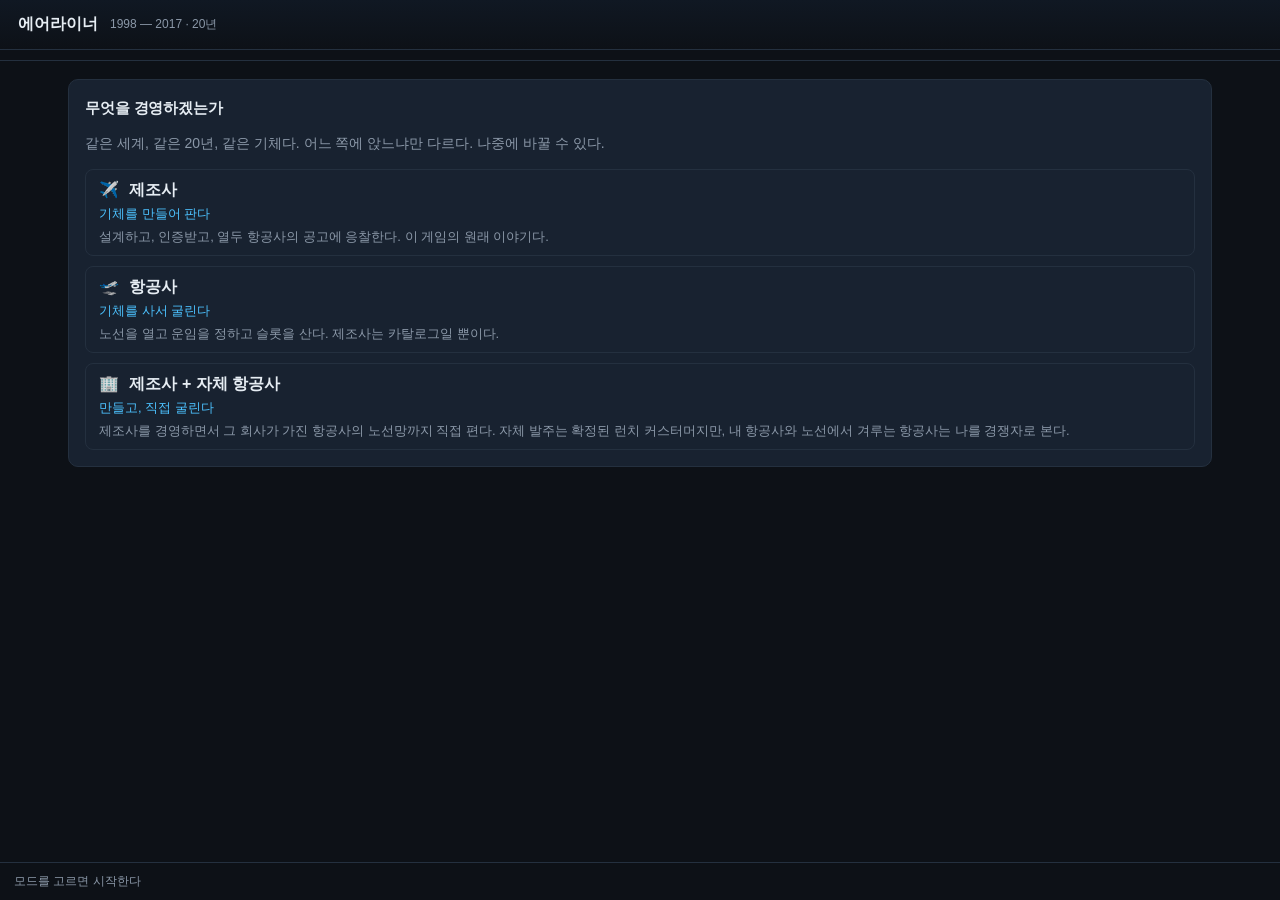
==== commit 78201a17: "7b-1 껍데기: 세 모드를 한 페이지에 담는다 `index.html` 이 모드를 묻고 시작한다 — 제조사 / 항공사 / 제조사 + 자체 항공사.  두 게임은 이미 같은 번들이었다" ====
--- a/index.html
+++ b/index.html
@@ -17,6 +17,8 @@
          달라져 탭의 top 값을 맞출 수 없다. -->
     <div class="topbar">
       <header id="hud" class="hud"></header>
+      <!-- 통합 모드에서만 보이는 계층 전환(제조사 ↔ 항공사). 다른 모드에서는 비어 있다. -->
+      <nav id="layers" class="layers" hidden></nav>
       <nav id="tabs" class="tabs"></nav>
     </div>
     <main id="panel" class="panel"></main>
@@ -31,7 +33,10 @@
     <!-- 하단 액션 바 — 엄지가 닿는 자리. 내용은 ui.js 가 그린다(할 일 배지가 상태를 탄다). -->
     <footer id="foot" class="foot"></footer>
 
-    <!-- 순서 중요: 아래로 갈수록 위 모듈에 의존한다 (전역 네임스페이스 IIFE) -->
+    <!-- 순서 중요: 아래로 갈수록 위 모듈에 의존한다 (전역 네임스페이스 IIFE).
+         `shell.js` 가 가장 먼저다 — 두 컨트롤러가 자동으로 켜지는 대신 껍데기에
+         등록하도록, 그들이 파싱될 때 이미 `AirlinerShell` 이 있어야 한다. -->
+    <script src="js/shell.js"></script>
     <script src="js/rng.js"></script>
     <script src="js/fleet.js"></script>
     <script src="js/engines.js"></script>
@@ -43,6 +48,20 @@
     <script src="js/bidding.js"></script>
     <script src="js/engine.js"></script>
     <script src="js/panels.js"></script>
+
+    <!-- 항공사 계층. 제조사 모드에서는 껍데기가 켜지 않으므로 값을 치르지 않는다. -->
+    <script src="js/sky/cities.js"></script>
+    <script src="js/sky/demand.js"></script>
+    <script src="js/sky/types.js"></script>
+    <script src="js/sky/economics.js"></script>
+    <script src="js/sky/market.js"></script>
+    <script src="js/sky/state.js"></script>
+    <script src="js/sky/actions.js"></script>
+    <script src="js/sky/ai.js"></script>
+    <script src="js/sky/panels.js"></script>
+
+    <!-- 두 컨트롤러는 마지막이다. 둘 다 껍데기에 등록만 하고, 켜는 것은 껍데기가 정한다. -->
     <script src="js/ui.js"></script>
+    <script src="js/sky/ui.js"></script>
   </body>
 </html>
--- a/css/style.css
+++ b/css/style.css
@@ -58,6 +58,9 @@
 .bad {
   color: var(--bad);
 }
+.accent {
+  color: var(--accent);
+}
 
 /* ── 상단 고정 영역 (HUD + 탭) ── */
 .topbar {
@@ -65,6 +68,16 @@
   top: 0;
   z-index: 20;
   background: var(--bg);
+  /* viewport-fit=cover 로 화면 끝까지 깔았으니, 센서 하우징·둥근 모서리가 먹는
+     만큼은 우리가 비켜 준다. 아래(홈 인디케이터)는 하단 액션 바가 맡는다. */
+  padding-top: env(safe-area-inset-top);
+  padding-left: env(safe-area-inset-left);
+  padding-right: env(safe-area-inset-right);
+}
+.panel,
+.toast {
+  margin-left: env(safe-area-inset-left);
+  margin-right: env(safe-area-inset-right);
 }
 
 /* ── HUD ── */
@@ -76,6 +89,17 @@
   padding: 12px 18px;
   background: linear-gradient(180deg, #101823, #0d1117);
   border-bottom: 1px solid var(--line);
+}
+/* 회사명·분기와 '새 게임' 이 한 줄에 선다. 이 정렬이 모바일 규칙 안에만 있으면
+   넓은 화면에서 셋이 세로로 쌓여 HUD 가 까닭 없이 높아진다. */
+.hud-left {
+  display: flex;
+  align-items: center;
+  gap: 12px;
+}
+.hud-id {
+  display: flex;
+  flex-direction: column;
 }
 .hud-company {
   font-weight: 700;
@@ -631,7 +655,8 @@
   justify-content: space-between;
   align-items: center;
   gap: 10px;
-  padding: 9px 14px calc(9px + env(safe-area-inset-bottom));
+  padding: 9px calc(14px + env(safe-area-inset-right)) calc(9px + env(safe-area-inset-bottom))
+    calc(14px + env(safe-area-inset-left));
   background: #0d1117;
   border-top: 1px solid var(--line);
   font-size: 12px;
@@ -705,9 +730,20 @@
 
 @media (max-width: 820px) {
   .grid2,
-  .segs,
   .mats {
     grid-template-columns: 1fr;
+  }
+  /* 세그먼트는 라벨이 짧아 좁은 화면에서도 세 칸이 들어간다. 세로로 쌓으면
+     첫 화면의 3분의 1을 버튼 세 개가 먹는다. */
+  .segs {
+    grid-template-columns: repeat(3, 1fr);
+    gap: 6px;
+  }
+  .panel .seg {
+    padding: 9px 8px;
+  }
+  .seg span {
+    font-size: 10px;
   }
   .hud {
     gap: 10px;
@@ -1229,7 +1265,7 @@
   display: flex;
   align-items: center;
   gap: 6px;
-  min-height: 42px;
+  min-height: 44px;
   padding: 10px 0;
   color: var(--muted);
   font-size: 12px;
@@ -1248,9 +1284,55 @@
   transform: rotate(90deg);
 }
 
+/* 카드 한 장이 통째로 접이일 때 — 제목 줄이 곧 여닫이다. */
+.fold-card {
+  /* 접힌 줄은 목록처럼 읽혀야 한다 — 카드 여백은 summary 의 터치 높이가 대신한다. */
+  padding: 0 14px;
+}
+.fold-card > .fold {
+  border-top: 0;
+}
+.fold-card > .fold > summary {
+  min-height: 48px;
+  padding: 8px 0;
+  gap: 8px;
+  font-size: 13px;
+}
+.fold > summary b {
+  color: var(--fg);
+  font-size: 15px;
+  font-weight: 700;
+  letter-spacing: -0.01em;
+}
+/* 접힌 채로도 지금 고른 값은 보여야 한다 — 열지 않고 확인하는 것이 요점이다. */
+.fold-val {
+  margin-left: auto;
+  text-align: right;
+  color: var(--accent);
+  font-size: 12px;
+  font-variant-numeric: tabular-nums;
+}
+.fold-body {
+  padding-bottom: 12px;
+}
+.fold-body > :first-child,
+details.fold > table:first-of-type {
+  margin-top: 0;
+}
+/* 설계 왼쪽 열은 카드 여러 장이 세로로 쌓인다 (grid2 의 한 칸을 채운다). */
+.stack {
+  display: flex;
+  flex-direction: column;
+  gap: 14px;
+}
+
 /* ── 설계 요약 바 ──
    1단으로 접힌 화면에서 슬라이더와 평가표는 서로를 볼 수 없다. 다섯 숫자만
    상단에 붙여 두고 나머지는 아래 미리보기에 그대로 둔다. */
+/* 고정 헤더와 요약 바가 위를 덮고 있다 — 그만큼 미리 멈춰야 평가 제목부터 보인다. */
+#design-preview {
+  scroll-margin-top: calc(var(--topbar-h, 0px) + 76px);
+}
 .design-sum {
   position: sticky;
   top: var(--topbar-h, 0px);
@@ -1380,9 +1462,8 @@
   .panel button {
     min-height: 44px;
   }
-  .panel button.small,
-  .panel .ds-jump {
-    min-height: 38px;
+  .panel button.small {
+    min-height: 44px;
   }
 
   /* 가로로 넓은 표는 카드 안에서 스크롤시킨다 — 없으면 페이지 전체가 옆으로 밀린다. */
@@ -1394,10 +1475,12 @@
   }
 
   /* 슬라이더는 이 게임에서 가장 많이 만지는 입력이다. 기본 손잡이는 너무 작다. */
+  /* 가장 많이 만지는 입력이다. 손잡이만 키우고 상자를 32px 로 두면 트랙 위아래를
+     스쳐도 잡히지 않는다 — 상자째 44px 로 잡는다. */
   input[type='range'] {
     -webkit-appearance: none;
     appearance: none;
-    height: 32px;
+    height: 44px;
     background: transparent;
   }
   input[type='range']::-webkit-slider-runnable-track {
@@ -1422,8 +1505,8 @@
     border: 1px solid var(--line);
   }
   input[type='range']::-moz-range-thumb {
-    width: 24px;
-    height: 24px;
+    width: 26px;
+    height: 26px;
     border-radius: 50%;
     background: var(--accent);
     border: 2px solid #0d1117;
@@ -1478,3 +1561,296 @@
     display: none;
   }
 }
+
+/* ── 항공사 계층 (airline.html) ── */
+
+/* 표는 좁은 화면에서 글자가 세로로 쪼개진다. 컨테이너 안에서만 가로로 흐르게 하고
+   본문은 절대 가로 스크롤이 생기지 않도록 한다. */
+.tbl {
+  width: 100%;
+  border-collapse: collapse;
+  font-size: 13px;
+  margin-top: 8px;
+  display: block;
+  overflow-x: auto;
+}
+/* 줄바꿈 금지는 숫자 칸에만 건다 — 이름 칸까지 막으면 회사 이름 하나가 표를
+   화면 밖으로 밀어낸다. */
+.tbl th.r,
+.tbl td.r {
+  white-space: nowrap;
+}
+.tbl th,
+.tbl td {
+  padding: 6px 10px 6px 0;
+  border-bottom: 1px solid var(--line);
+  text-align: left;
+}
+.tbl th {
+  font-size: 11px;
+  font-weight: 600;
+  color: var(--muted);
+}
+/* 오른쪽 정렬 칸끼리는 왼쪽에서 벌린다. 오른쪽 여백을 0 으로 두면 옆 칸과 붙어
+   "5" 와 "4.7년" 이 "54.7년" 으로 읽힌다. */
+.tbl td.r,
+.tbl th.r {
+  text-align: right;
+  padding: 6px 0 6px 16px;
+  font-variant-numeric: tabular-nums;
+}
+.tbl tr:last-child td {
+  border-bottom: none;
+}
+.tbl tr.me {
+  color: var(--accent);
+}
+.tbl tr.sum td {
+  border-top: 1px solid var(--line);
+  border-bottom: none;
+  padding-top: 8px;
+}
+
+/* 유휴 기재 줄 — 기종·나이·배속·처분이 한 줄에 들어간다. */
+.panel .lines li {
+  display: flex;
+  flex-wrap: wrap;
+  align-items: center;
+  gap: 6px 10px;
+  padding: 9px 0;
+  border-bottom: 1px solid var(--line);
+}
+.panel .lines li:last-child {
+  border-bottom: none;
+}
+/* 셀렉트는 브라우저 기본 흰 상자로 뜬다 — 어두운 계기판에서 혼자 튄다. */
+.panel .lines select {
+  flex: 1 1 150px;
+  background: #0f1621;
+  color: var(--fg);
+  border: 1px solid var(--line);
+  border-radius: 7px;
+  padding: 7px 9px;
+  font: inherit;
+  font-size: 13px;
+}
+.panel button.wide {
+  width: 100%;
+  text-align: left;
+}
+
+/* 노선망 지도 — viewBox 안에 라벨을 두므로 지도와 함께 줄어든다. */
+.map-rival {
+  stroke: #2b3a4d;
+  stroke-width: 1;
+}
+.map-mine {
+  stroke: var(--accent);
+  stroke-width: 2;
+  opacity: 0.92;
+}
+.map-city {
+  fill: #56687e;
+}
+.map-label {
+  fill: var(--muted);
+  font-size: 11px;
+}
+.map-key-mine {
+  color: var(--accent);
+}
+
+/* 숫자 한 칸 — 라벨 위, 값 아래. 좁은 화면에서 두 칸씩 접힌다. */
+.sky-stats {
+  display: grid;
+  grid-template-columns: repeat(auto-fit, minmax(110px, 1fr));
+  gap: 10px 14px;
+  margin: 12px 0 4px;
+}
+.sky-stat {
+  display: flex;
+  flex-direction: column;
+  gap: 2px;
+  min-width: 0;
+}
+.sky-stat.wide {
+  flex-direction: row;
+  justify-content: space-between;
+  align-items: baseline;
+  margin: 10px 0 4px;
+}
+.sky-stat span {
+  font-size: 11px;
+  color: var(--muted);
+}
+.sky-stat b {
+  font-size: 15px;
+  font-variant-numeric: tabular-nums;
+}
+.sky-stat i {
+  font-size: 11px;
+  font-style: normal;
+  color: var(--muted);
+}
+
+/* 표를 담은 카드는 한 줄을 통째로 쓴다 — 170px 칸에 접히면 머리글이 글자마다 꺾인다. */
+.card.full {
+  grid-column: 1 / -1;
+}
+
+/* 지도는 폭에 맞추지 않고 컨테이너 안에서 가로로 흐른다 — 420px 에 세계를 우겨 넣으면
+   유럽이 점 하나가 되어 아무것도 못 읽는다. */
+.map-wrap {
+  overflow-x: auto;
+  margin-top: 8px;
+}
+.map {
+  width: 940px;
+  height: 470px;
+  display: block;
+}
+@media (min-width: 1000px) {
+  .map {
+    width: 100%;
+    height: auto;
+  }
+}
+
+/* 노선 카드의 기재 떼기 줄 */
+.sky-detach {
+  display: flex;
+  flex-wrap: wrap;
+  align-items: center;
+  gap: 6px 10px;
+  margin: 10px 0 4px;
+  padding-top: 10px;
+  border-top: 1px solid var(--line);
+}
+.sky-detach .muted {
+  flex: 1 1 100%;
+  font-size: 11px;
+}
+
+/* 끝난 판 — 둘러보기만 된다. 눌러 보기 전에는 못 쓴다는 걸 알 수 없는 버튼은
+   그 자체로 잘못된 화면이다. */
+.panel.over button:not([data-action='tab']),
+.panel.over select {
+  opacity: 0.4;
+  pointer-events: none;
+}
+
+/* 최종 성적표 */
+.sky-final {
+  position: relative;
+  border-color: var(--accent2);
+}
+.sky-grade {
+  position: absolute;
+  top: 12px;
+  right: 16px;
+  font-size: 46px;
+  font-weight: 800;
+  line-height: 1;
+  letter-spacing: -2px;
+}
+.sky-final h3 {
+  padding-right: 60px;
+}
+
+/* 취항 후보 — 구간 카드 아래에 기재 선택을 붙인다 */
+.cand-box {
+  display: flex;
+  flex-direction: column;
+  gap: 6px;
+}
+.cand-box select {
+  background: #0f1621;
+  color: var(--fg);
+  border: 1px solid var(--line);
+  border-radius: 7px;
+  padding: 6px 8px;
+  font: inherit;
+  font-size: 12px;
+  width: 100%;
+}
+/* 고를 거리가 없을 때도 셀렉트와 같은 높이를 차지해야 카드 줄이 안 어긋난다.
+   다만 눌리는 것처럼 보이면 안 되므로 테두리는 두지 않는다. */
+.cand-plane {
+  display: block;
+  font-size: 12px;
+  padding: 7px 9px;
+  border: 1px solid transparent;
+  line-height: 1.2;
+}
+
+/* ── 껍데기: 모드 선택과 계층 전환 ────────────────────────────────── */
+
+/* 탭 위에 얇게 깔린다. 탭과 같은 굵기로 보이면 어느 것이 상위인지 알 수 없으므로
+   더 작고 흐리게 둔다 — 여기는 하루에 한 번 누르는 자리다. */
+.layers {
+  display: flex;
+  align-items: center;
+  gap: 4px;
+  padding: 6px 18px 0;
+  overflow-x: auto;
+}
+.layers[hidden] {
+  display: none;
+}
+.layer {
+  background: none;
+  border: 1px solid var(--line);
+  border-radius: 999px;
+  color: var(--muted);
+  padding: 3px 12px;
+  font-size: 12px;
+  cursor: pointer;
+  white-space: nowrap;
+  font-family: inherit;
+}
+.layer.on {
+  color: var(--fg);
+  border-color: var(--accent);
+}
+/* 모드 되돌아가기는 계층 전환과 같은 줄에 있지만 같은 일이 아니다 — 오른쪽 끝으로 민다. */
+.layer.alt {
+  margin-left: auto;
+  border-style: dashed;
+}
+.layer-name {
+  font-size: 12px;
+  color: var(--muted);
+  white-space: nowrap;
+}
+
+/* 모드 선택 카드. 고르는 순간 20년이 정해지므로 한 줄 설명으로 끝내지 않는다. */
+.modes {
+  list-style: none;
+  margin: 0;
+  padding: 0;
+  display: grid;
+  gap: 10px;
+}
+.mode {
+  display: block;
+  text-align: left;
+  padding: 14px 16px;
+  line-height: 1.5;
+}
+.mode b {
+  display: block;
+  font-size: 16px;
+}
+.mode-icon {
+  margin-right: 6px;
+}
+.mode .mode-line {
+  display: block;
+  color: var(--accent);
+  font-size: 13px;
+  margin: 2px 0 4px;
+}
+.mode .muted {
+  display: block;
+  font-size: 13px;
+}
